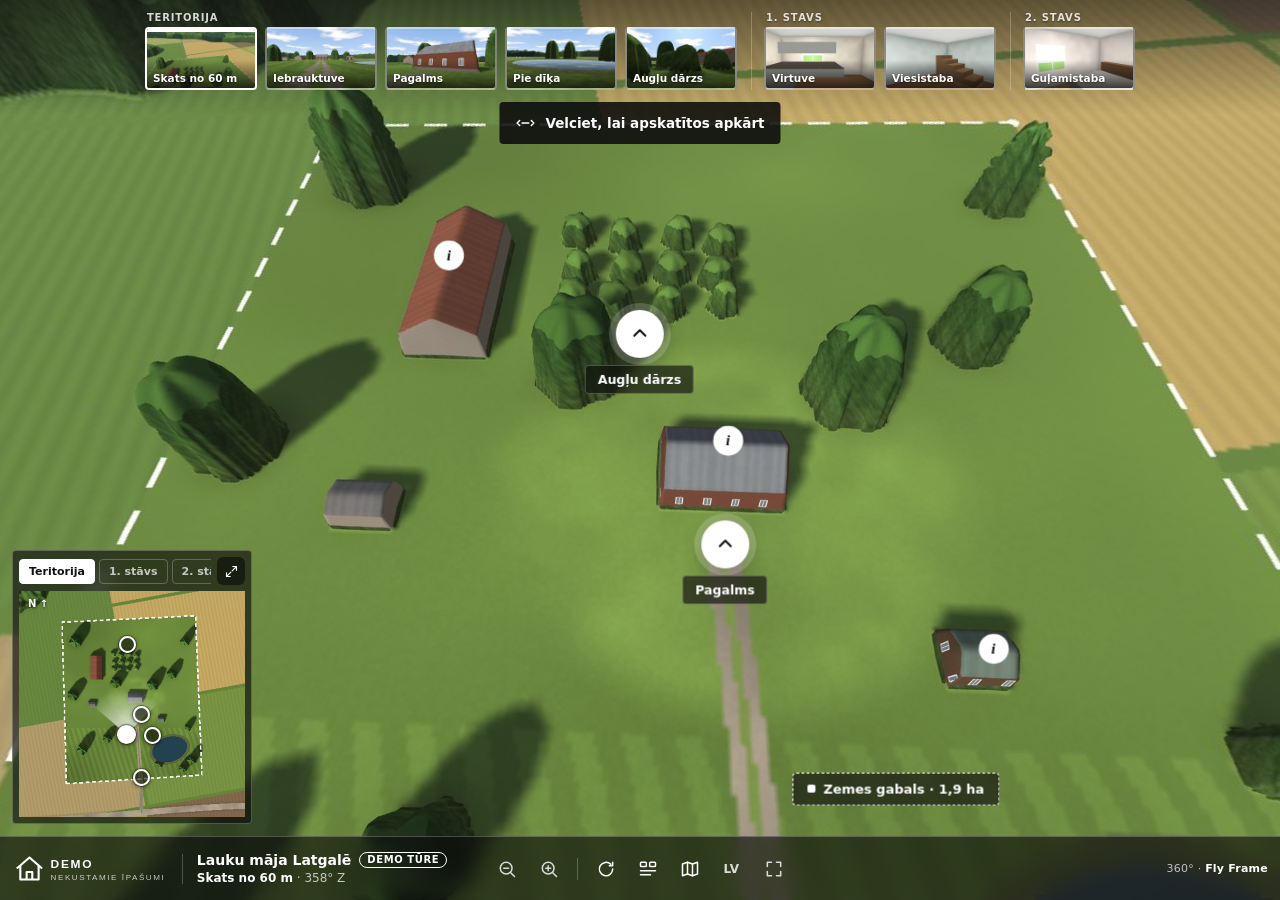
==== tours-v2/test/tour360.html @ 8d43fece "360° viewer v2.1: tour360.html + tour360/ folder, floor plans, interiors, phone layout tours/test is" ====
<!doctype html>
<html lang="lv">
<head>
<meta charset="utf-8">
<meta name="viewport" content="width=device-width, initial-scale=1, viewport-fit=cover">
<meta name="robots" content="noindex">
<title>360°</title>
<link rel="stylesheet" href="tour360/viewer.css">
</head>
<body>
<div id="app">
  <canvas id="gl" aria-label="360°"></canvas>
  <div id="spots"></div>

  <header id="top"><nav id="strip" aria-label="Scenes"></nav></header>

  <aside id="map" hidden>
    <div class="mhead"><div id="planTabs" role="tablist"></div><button class="ib" id="mapBig" aria-pressed="false"><svg class="ico" viewBox="0 0 24 24"><path d="M14 4h6v6M10 20H4v-6M20 4l-7 7M4 20l7-7"/></svg></button></div>
    <div class="mbox" id="mbox">
      <img id="mapImg" alt="">
      <svg id="cone" viewBox="0 0 100 100" preserveAspectRatio="none"></svg>
      <span class="north" id="north">N ↑</span>
    </div>
  </aside>

  <div id="sceneTag" aria-hidden="true"></div>

  <footer id="band">
    <div class="bl">
      <a class="brand" id="brand" target="_blank" rel="noopener"></a>
      <span class="bsep" id="bsep"></span>
      <div class="titles" id="titles">
        <h1 id="title"><span id="titleT"></span><span class="badge" id="badge" hidden></span></h1>
        <div id="scene"></div>
      </div>
    </div>
    <div class="bc" id="controls">
      <button class="ib zoom" id="zOut"><svg class="ico" viewBox="0 0 24 24"><circle cx="11" cy="11" r="7"/><path d="M8 11h6M16.5 16.5 21 21"/></svg></button>
      <button class="ib zoom" id="zIn"><svg class="ico" viewBox="0 0 24 24"><circle cx="11" cy="11" r="7"/><path d="M8 11h6M11 8v6M16.5 16.5 21 21"/></svg></button>
      <span class="bdiv zoom"></span>
      <button class="ib" id="rot" aria-pressed="true"><svg class="ico" viewBox="0 0 24 24"><path d="M20 12a8 8 0 1 1-2.3-5.6"/><path d="M20 4v4h-4"/></svg></button>
      <button class="ib" id="thumbsBtn" aria-pressed="true"><svg class="ico" viewBox="0 0 24 24"><rect x="3" y="4" width="7" height="5" rx="1"/><rect x="14" y="4" width="7" height="5" rx="1"/><path d="M3 14h18M3 19h12"/></svg></button>
      <button class="ib" id="mapBtn" aria-pressed="false"><svg class="ico" viewBox="0 0 24 24"><path d="M9 4 3 6v14l6-2 6 2 6-2V4l-6 2-6-2Z"/><path d="M9 4v14M15 6v14"/></svg></button>
      <span class="lang" id="langWrap"><button class="ib txt" id="langBtn" aria-haspopup="true" aria-expanded="false">LV</button><span id="langMenu" hidden></span></span>
      <button class="ib fs" id="fs"><svg class="ico" viewBox="0 0 24 24"><path d="M4 9V4h5M15 4h5v5M20 15v5h-5M9 20H4v-5"/></svg></button>
    </div>
    <div class="br" id="bright">
      <a class="credit" id="credit" href="https://flyframe.lv" target="_blank" rel="noopener">360° · <b>Fly Frame</b></a>
    </div>
  </footer>

  <section id="card" hidden role="dialog" aria-live="polite">
    <span class="k" id="cardK"></span>
    <h2 id="cardT"></h2>
    <p id="cardP"></p>
    <button class="ib x" id="cardX"><svg class="ico" viewBox="0 0 24 24"><path d="M6 6l12 12M18 6 6 18"/></svg></button>
  </section>

  <div id="hint" class="off"><svg class="ico" viewBox="0 0 24 24"><path d="M8 12h8M5 9l-3 3 3 3M19 9l3 3-3 3"/></svg><span id="hintT"></span></div>

  <div id="veil" aria-hidden="true"><div class="ld"><span class="ldi"></span><p class="loading-text vT"></p></div></div>
  <div id="loader"><div class="ld"><span class="lbrand"></span><span class="ldi"></span><p class="loading-text vT"></p></div></div>
</div>
<script src="tour360/viewer.js"></script>
</body>
</html>
---- tours-v2/test/tour360/viewer.css ----
/* Fly Frame 360° viewer v2.1 — white-label.
   Classic panorama-player layout: a thin scene strip along the top, one full-width band along the bottom
   (logo · title on the left, controls in the middle, credit on the right). On phones the scene name sits
   in its own quiet plate above the band. Every colour comes from the theme variables viewer.js sets from tour.json. */
:root {
  --panel-rgb: 11, 11, 12;
  --panel-a: .62;
  --fg-rgb: 255, 255, 255;
  --acc: #ffffff;
  --on-acc: #111111;
  --acc2: #ffffff;
  --on-acc2: #111111;
  --r: 4px;
  --font: system-ui, -apple-system, "Segoe UI", Roboto, "Helvetica Neue", Arial, sans-serif;
  --fg: rgb(var(--fg-rgb));
  --muted: rgba(var(--fg-rgb), .72);
  --line: rgba(var(--fg-rgb), .24);
  --panel: rgba(var(--panel-rgb), var(--panel-a));
  --panel-strong: rgba(var(--panel-rgb), min(1, calc(var(--panel-a) + .25)));
  --band: 64px;
  --sb: env(safe-area-inset-bottom, 0px);
  --gap-l: max(12px, env(safe-area-inset-left, 0px));
  --gap-r: max(12px, env(safe-area-inset-right, 0px));
  --above-band: calc(var(--band) + var(--sb) + 12px);
  color-scheme: dark;
}
html, body { height: 100%; margin: 0; }
body { background: rgb(var(--panel-rgb)); color: var(--fg); font-family: var(--font); overflow: hidden; -webkit-tap-highlight-color: transparent; -webkit-text-size-adjust: 100%; }
#app { position: fixed; inset: 0; overflow: hidden; background: rgb(var(--panel-rgb)); user-select: none; -webkit-user-select: none; }
#gl { position: absolute; inset: 0; width: 100%; height: 100%; display: block; touch-action: none; cursor: grab; }
#gl.drag { cursor: grabbing; }
button { font-family: inherit; color: inherit; }
button:focus-visible, a:focus-visible { outline: 2px solid var(--acc2); outline-offset: 2px; }
[hidden] { display: none !important; }
.ico { width: 20px; height: 20px; fill: none; stroke: currentColor; stroke-width: 1.8; stroke-linecap: round; stroke-linejoin: round; display: block; flex: none; }

/* ---------- top: scene strip ---------- */
#top { position: absolute; top: 0; left: 0; right: 0; z-index: 5; padding: calc(10px + env(safe-area-inset-top, 0px)) var(--gap-r) 22px var(--gap-l);
  background: linear-gradient(to bottom, rgba(var(--panel-rgb), calc(var(--panel-a) * .9)), rgba(var(--panel-rgb), 0)); transition: transform .35s ease, opacity .35s ease; pointer-events: none; }
#top.off { transform: translateY(-100%); opacity: 0; }
#strip { display: flex; gap: 8px; align-items: stretch; overflow-x: auto; scrollbar-width: none; justify-content: safe center; pointer-events: auto; padding: 2px; }
#strip::-webkit-scrollbar { display: none; }
.th { appearance: none; flex: none; position: relative; width: 112px; aspect-ratio: 16 / 9; padding: 0; border: 2px solid rgba(var(--fg-rgb), .42); border-radius: min(var(--r), 6px); background: rgba(var(--panel-rgb), .6) center / cover no-repeat; cursor: pointer; overflow: hidden; transition: border-color .2s, transform .2s; }
.th span { position: absolute; left: 0; right: 0; bottom: 0; padding: 12px 6px 4px; font-size: 10.5px; font-weight: 600; text-align: left; white-space: nowrap; overflow: hidden; text-overflow: ellipsis; color: #fff; background: linear-gradient(to top, rgba(0, 0, 0, .72), rgba(0, 0, 0, 0)); text-shadow: 0 1px 2px rgba(0, 0, 0, .6); }
.th:hover { border-color: rgba(var(--fg-rgb), .85); transform: translateY(-1px); }
.th[aria-current="true"] { border-color: var(--fg); }
.th[aria-current="true"]::after { content: ""; position: absolute; left: 0; right: 0; top: 0; height: 3px; background: var(--acc); }
.tg { flex: none; display: flex; flex-direction: column; gap: 4px; min-width: 0; }
.tg + .tg { margin-left: 6px; padding-left: 12px; border-left: 1px solid var(--line); }
.tgl { font-size: 10px; font-weight: 700; letter-spacing: .08em; text-transform: uppercase; color: var(--fg); opacity: .82; white-space: nowrap; overflow: hidden; text-overflow: ellipsis; padding-left: 2px; text-shadow: 0 1px 2px rgba(var(--panel-rgb), .6); }
.tgr { display: flex; gap: 8px; }

/* ---------- bottom band ---------- */
#band { position: absolute; left: 0; right: 0; bottom: 0; z-index: 6; min-height: calc(var(--band) + var(--sb)); box-sizing: border-box; display: grid; grid-template-columns: minmax(0, 1fr) auto minmax(0, 1fr); align-items: center; gap: 12px;
  padding: 8px var(--gap-r) calc(8px + var(--sb)) var(--gap-l);
  background: var(--panel); backdrop-filter: blur(10px) saturate(1.1); -webkit-backdrop-filter: blur(10px) saturate(1.1); border-top: 1px solid var(--line); }
.bl { display: flex; align-items: center; gap: 14px; min-width: 0; }
.brand { display: inline-flex; align-items: center; gap: 10px; flex: 0 1 auto; color: var(--fg); text-decoration: none; min-width: 0; max-width: 220px; }
.brand img { height: var(--logo-h, 34px); width: auto; max-width: 100%; display: block; object-fit: contain; filter: var(--logo-filter, none); }
.brand .bname { font-weight: 700; font-size: 16px; letter-spacing: .01em; white-space: nowrap; overflow: hidden; text-overflow: ellipsis; }
.bsep { width: 1px; height: 30px; background: var(--line); flex: none; }
.titles { min-width: 0; display: grid; gap: 2px; }
#title { margin: 0; font-size: 14px; font-weight: 700; line-height: 1.2; display: flex; gap: 8px; align-items: center; min-width: 0; }
#titleT { white-space: nowrap; overflow: hidden; text-overflow: ellipsis; min-width: 0; }
.badge { flex: none; font-size: 10px; font-weight: 700; letter-spacing: .06em; text-transform: uppercase; color: var(--acc2); border: 1px solid currentColor; border-radius: 99px; padding: 1px 7px; white-space: nowrap; }
#scene { font-size: 12px; color: var(--muted); white-space: nowrap; overflow: hidden; text-overflow: ellipsis; font-variant-numeric: tabular-nums; min-width: 0; }
#scene b { color: var(--fg); font-weight: 600; }
.bc { display: flex; align-items: center; gap: 2px; }
.ib { appearance: none; border: 0; background: transparent; color: var(--fg); opacity: .82; width: 40px; height: 40px; border-radius: min(var(--r), 10px); cursor: pointer; display: grid; place-items: center; transition: opacity .15s, transform .15s, background .15s; padding: 0; flex: none; }
.ib:hover { opacity: 1; transform: translateY(-2px); }
.ib[aria-pressed="true"] { opacity: 1; color: var(--acc); }
.ib.txt { width: auto; min-width: 40px; padding: 0 8px; font-size: 12px; font-weight: 700; letter-spacing: .04em; }
.bdiv { width: 1px; height: 22px; background: var(--line); margin: 0 6px; flex: none; }
.br { display: flex; align-items: center; justify-content: flex-end; gap: 10px; min-width: 0; }
.credit { font-size: 11px; color: var(--muted); text-decoration: none; white-space: nowrap; letter-spacing: .02em; overflow: hidden; text-overflow: ellipsis; }
.credit b { color: var(--fg); font-weight: 700; }
.credit:hover { color: var(--fg); }

/* phone-only scene plate above the band */
#sceneTag { position: absolute; z-index: 5; left: 50%; bottom: calc(var(--band) + var(--sb) + 8px); transform: translateX(-50%); max-width: calc(100% - 32px); box-sizing: border-box;
  padding: 5px 12px; border-radius: min(var(--r), 99px); background: rgba(var(--panel-rgb), calc(var(--panel-a) * .55)); backdrop-filter: blur(6px); -webkit-backdrop-filter: blur(6px);
  font-size: 12.5px; font-weight: 600; color: var(--fg); white-space: nowrap; overflow: hidden; text-overflow: ellipsis; pointer-events: none; display: none; text-shadow: 0 1px 2px rgba(var(--panel-rgb), .35); }
#sceneTag small { font-weight: 500; color: var(--muted); margin-left: 6px; font-size: 11.5px; }

/* language menu */
.lang { position: relative; display: flex; }
#langMenu { position: absolute; bottom: calc(100% + 8px); left: 50%; transform: translateX(-50%); display: grid; gap: 2px; padding: 4px; background: var(--panel-strong); border: 1px solid var(--line); border-radius: min(var(--r), 10px); backdrop-filter: blur(10px); -webkit-backdrop-filter: blur(10px); z-index: 8; }
#langMenu button { appearance: none; border: 0; background: transparent; color: var(--fg); font-size: 12px; font-weight: 700; padding: 8px 16px; border-radius: min(var(--r), 8px); cursor: pointer; }
#langMenu button[aria-current="true"] { background: var(--acc); color: var(--on-acc); }
#langMenu button:hover:not([aria-current="true"]) { background: rgba(var(--fg-rgb), .1); }

/* ---------- hotspots ---------- */
#spots { position: absolute; inset: 0; pointer-events: none; z-index: 3; transition: opacity .3s; }
#spots.hide { opacity: 0; }
.spot { position: absolute; left: 0; top: 0; pointer-events: auto; appearance: none; border: 0; background: none; padding: 0; color: var(--fg); cursor: pointer; display: grid; justify-items: center; gap: 7px; will-change: transform; }
.spot .pill { font-size: 12.5px; font-weight: 700; white-space: nowrap; padding: 6px 12px; border-radius: min(var(--r), 99px); background: var(--panel); border: 1px solid var(--line); backdrop-filter: blur(8px); -webkit-backdrop-filter: blur(8px); transition: border-color .2s; max-width: 220px; overflow: hidden; text-overflow: ellipsis; }
.lnk .ring { width: 48px; height: 48px; border-radius: 50%; background: var(--acc); color: var(--on-acc); display: grid; place-items: center; box-shadow: 0 0 0 7px rgba(var(--fg-rgb), .18), 0 8px 22px rgba(0, 0, 0, .3); transition: transform .2s, box-shadow .2s; }
.lnk .ring .ico { width: 22px; height: 22px; stroke-width: 2.2; }
.lnk:hover .ring, .lnk:focus-visible .ring { transform: translateY(-2px) scale(1.06); box-shadow: 0 0 0 9px rgba(var(--fg-rgb), .24), 0 10px 26px rgba(0, 0, 0, .35); }
.lnk:hover .pill { border-color: var(--acc); }
.inf .dot { width: 30px; height: 30px; border-radius: 50%; background: var(--acc2); color: var(--on-acc2); font-weight: 800; font-size: 15px; line-height: 30px; text-align: center; font-family: Georgia, "Times New Roman", serif; font-style: italic; animation: pulse 2.6s infinite; }
.inf .pill { opacity: 0; transform: translateY(-4px); transition: opacity .2s, transform .2s; }
.inf:hover .pill, .inf:focus-visible .pill { opacity: 1; transform: none; }
.area .pill { font-size: 13px; padding: 8px 14px; border: 1.5px dashed var(--fg); }
.area .pill::before { content: ""; display: inline-block; width: 8px; height: 8px; border-radius: 2px; background: var(--acc2); margin-right: 8px; vertical-align: 1px; }
@keyframes pulse { 0% { box-shadow: 0 0 0 0 rgba(var(--fg-rgb), .45); } 70% { box-shadow: 0 0 0 13px rgba(var(--fg-rgb), 0); } 100% { box-shadow: 0 0 0 0 rgba(var(--fg-rgb), 0); } }

/* ---------- map and floor plans ---------- */
#map { position: absolute; z-index: 5; left: var(--gap-l); bottom: var(--above-band); width: 240px; max-width: calc(100% - var(--gap-l) - var(--gap-r)); box-sizing: border-box; padding: 6px; background: var(--panel); border: 1px solid var(--line); border-radius: var(--r); backdrop-filter: blur(10px); -webkit-backdrop-filter: blur(10px); transition: width .3s ease; display: grid; gap: 6px; }
#map.big { width: min(520px, calc(100% - var(--gap-l) - var(--gap-r))); }
.mhead { display: flex; gap: 6px; align-items: center; min-width: 0; }
#planTabs { flex: 1; min-width: 0; display: flex; gap: 4px; overflow-x: auto; scrollbar-width: none; }
#planTabs::-webkit-scrollbar { display: none; }
#planTabs button { appearance: none; flex: none; border: 1px solid var(--line); background: transparent; color: var(--muted); font-size: 11px; font-weight: 700; padding: 5px 9px; border-radius: min(var(--r), 99px); cursor: pointer; white-space: nowrap; max-width: 140px; overflow: hidden; text-overflow: ellipsis; }
#planTabs button[aria-pressed="true"] { background: var(--acc); border-color: var(--acc); color: var(--on-acc); }
#map.solo .mhead { position: absolute; top: 12px; right: 12px; z-index: 2; }
.mbox { position: relative; aspect-ratio: 1; width: 100%; margin: 0 auto; border-radius: max(0px, calc(var(--r) - 4px)); overflow: hidden; background: rgba(var(--panel-rgb), 1); }
#mapImg { width: 100%; height: 100%; object-fit: fill; display: block; }
#cone { position: absolute; inset: 0; width: 100%; height: 100%; pointer-events: none; }
.north { position: absolute; top: 7px; left: 9px; font-size: 10px; font-weight: 800; color: #fff; text-shadow: 0 1px 3px rgba(0, 0, 0, .7); pointer-events: none; }
#mapBig { width: 28px; height: 28px; background: rgba(0, 0, 0, .5); color: #fff; opacity: 1; border-radius: 6px; flex: none; }
#mapBig .ico { width: 15px; height: 15px; }
#mapBig:hover { transform: none; background: rgba(0, 0, 0, .7); }
.mpt { position: absolute; width: 40px; height: 40px; margin: -20px 0 0 -20px; appearance: none; border: 0; padding: 0; background: transparent; cursor: pointer; display: grid; place-items: center; touch-action: manipulation; }
.mpt i { width: 13px; height: 13px; border-radius: 50%; background: rgba(0, 0, 0, .55); border: 2.5px solid #fff; box-shadow: 0 0 0 1px rgba(0, 0, 0, .35), 0 1px 4px rgba(0, 0, 0, .6); transition: transform .15s; }
.mpt:hover i { transform: scale(1.25); }
.mpt[aria-current="true"] { pointer-events: none; }
.mpt[aria-current="true"] i { background: var(--acc); border-color: #fff; width: 15px; height: 15px; }
.mpt span { position: absolute; left: 50%; top: 100%; transform: translate(-50%, -8px); font-size: 11px; font-weight: 700; white-space: nowrap; padding: 3px 8px; border-radius: min(var(--r), 99px); background: var(--panel-strong); color: var(--fg); opacity: 0; pointer-events: none; transition: opacity .15s; }
.mpt:hover span, #map.big .mpt span { opacity: 1; }

/* ---------- info card ---------- */
#card { position: absolute; z-index: 7; left: 50%; bottom: calc(var(--band) + var(--sb) + 16px); transform: translateX(-50%); width: min(380px, calc(100% - 32px)); max-height: calc(100% - var(--band) - var(--sb) - 120px); overflow: auto; box-sizing: border-box; padding: 18px 20px 20px; display: grid; gap: 6px; background: var(--panel-strong); border: 1px solid var(--line); border-radius: var(--r); backdrop-filter: blur(12px); -webkit-backdrop-filter: blur(12px); }
#card h2 { margin: 0; font-size: 17px; font-weight: 700; padding-right: 30px; text-wrap: balance; overflow-wrap: anywhere; }
#card p { margin: 0; font-size: 14px; line-height: 1.55; color: var(--muted); white-space: pre-line; overflow-wrap: anywhere; }
#card .k { font-size: 11px; font-weight: 700; letter-spacing: .1em; text-transform: uppercase; color: var(--acc2); padding-right: 30px; }
#card .x { position: absolute; top: 8px; right: 8px; }
#app.card-open #map { display: none; }

/* ---------- loader + veil ---------- */
#loader, #veil { position: absolute; inset: 0; display: grid; place-items: center; }
#loader { z-index: 20; background: rgb(var(--panel-rgb)); transition: opacity .6s; }
#loader.done { opacity: 0; pointer-events: none; }
#veil { z-index: 4; background: rgba(var(--panel-rgb), .45); backdrop-filter: blur(6px); -webkit-backdrop-filter: blur(6px); opacity: 0; pointer-events: none; transition: opacity .28s ease; }
#veil.on { opacity: 1; pointer-events: auto; }
.ld { display: grid; justify-items: center; gap: 16px; max-width: calc(100% - 32px); }
.ld .lbrand img { height: 54px; width: auto; max-width: 260px; display: block; filter: var(--logo-filter, none); }
.ld .lbrand .bname { font-size: 22px; font-weight: 700; }
.loading-text { margin: 0; font-size: 12px; font-weight: 700; color: var(--muted); text-transform: uppercase; letter-spacing: .14em; text-align: center; }
.ring-ld { width: 38px; height: 38px; border-radius: 50%; border: 2px solid var(--line); border-top-color: var(--acc); animation: spin .9s linear infinite; }
@keyframes spin { to { transform: rotate(360deg); } }
.logo-ld { width: 160px; height: 2px; background: var(--line); border-radius: 2px; overflow: hidden; position: relative; }
.logo-ld::after { content: ""; position: absolute; top: 0; bottom: 0; width: 40%; background: var(--acc); border-radius: 2px; animation: slide 1.2s ease-in-out infinite; }
@keyframes slide { from { left: -40%; } to { left: 100%; } }
.flight-track { width: 256px; height: 128px; position: relative; max-width: 100%; }
.airplane-animation { position: absolute; left: 0; top: 0; width: 32px; height: 32px; margin: -16px 0 0 -16px;
  offset-path: path("M0 96 L96 96 C124.8 96 140.8 64 134.4 41.6 C129.6 22.4 115.2 12.8 104 12.8 C89.6 12.8 73.6 28.8 72 51.2 C70.4 73.6 89.6 96 115.2 96 L256 96");
  offset-rotate: auto 45deg; animation: smoothLoop 2.5s infinite linear; }
.airplane-animation svg { width: 100%; height: 100%; display: block; fill: none; stroke: var(--fg); stroke-width: 2; stroke-linecap: round; stroke-linejoin: round; overflow: visible; }
@keyframes smoothLoop {
  0% { offset-distance: 0%; opacity: 0; } 10% { offset-distance: 9.96%; opacity: 1; } 20% { offset-distance: 19.92%; } 25% { offset-distance: 26.42%; }
  30% { offset-distance: 32.72%; } 35% { offset-distance: 38.16%; } 40% { offset-distance: 43.23%; } 45% { offset-distance: 44.39%; }
  50% { offset-distance: 45.07%; } 55% { offset-distance: 45.75%; } 60% { offset-distance: 46.9%; } 65% { offset-distance: 51.95%; }
  70% { offset-distance: 57.37%; } 75% { offset-distance: 63.76%; } 80% { offset-distance: 70.12%; } 85% { offset-distance: 76.78%; }
  90% { offset-distance: 86.71%; opacity: 1; } 100% { offset-distance: 100%; opacity: 0; }
}

#hint { position: absolute; z-index: 4; left: 50%; top: calc(var(--top-h, 96px) + 10px); transform: translateX(-50%); max-width: calc(100% - 48px); box-sizing: border-box; padding: 11px 16px; font-size: 13.5px; font-weight: 600; display: flex; gap: 10px; align-items: center; transition: opacity .6s; pointer-events: none; border-radius: min(var(--r), 99px); background: var(--panel-strong); }
#hint.off { opacity: 0; }
#hint .ico { color: var(--acc2); }
#msg { position: absolute; inset: 0; z-index: 21; display: grid; place-items: center; text-align: center; padding: 24px; background: rgb(var(--panel-rgb)); font-size: 15px; line-height: 1.5; }
#msg div { max-width: 460px; }

/* ---------- narrow desktop: let the right column give way first ---------- */
@media (max-width: 960px) {
  #band { grid-template-columns: minmax(0, 1fr) auto auto; }
  .br { max-width: 120px; }
}
/* ---------- phone ---------- */
@media (max-width: 720px) {
  :root { --band: 56px; }
  #band { grid-template-columns: minmax(0, 1fr) auto; gap: 8px; padding-top: 6px; padding-bottom: calc(6px + var(--sb)); }
  .br, .bsep, .titles { display: none; }
  .brand { max-width: 120px; }
  .brand img { height: min(var(--logo-h, 34px), 28px); }
  .brand .bname { font-size: 14px; }
  #sceneTag { display: block; }
  #app.card-open #sceneTag, #app.editing #sceneTag { display: none; }
  .ib { width: 38px; height: 38px; }
  .bc .zoom, .bc .fs { display: none; }
  .th { width: 88px; }
  :root { --above-band: calc(var(--band) + var(--sb) + 44px); }
  #map { width: 168px; }
  #planTabs button { padding: 4px 7px; font-size: 10.5px; }
  #map.big { width: calc(100% - var(--gap-l) - var(--gap-r)); }
  #card { bottom: calc(var(--band) + var(--sb) + 10px); }
  #top { padding-bottom: 14px; }
}
@media (max-width: 360px) {
  .brand { max-width: 92px; }
  .ib { width: 36px; height: 36px; }
  .ib.txt { min-width: 36px; padding: 0 6px; }
}
@media (prefers-reduced-motion: reduce) {
  .inf .dot { animation: none; }
  .airplane-animation { animation-duration: 4s; }
  .ring-ld { animation-duration: 2s; }
}
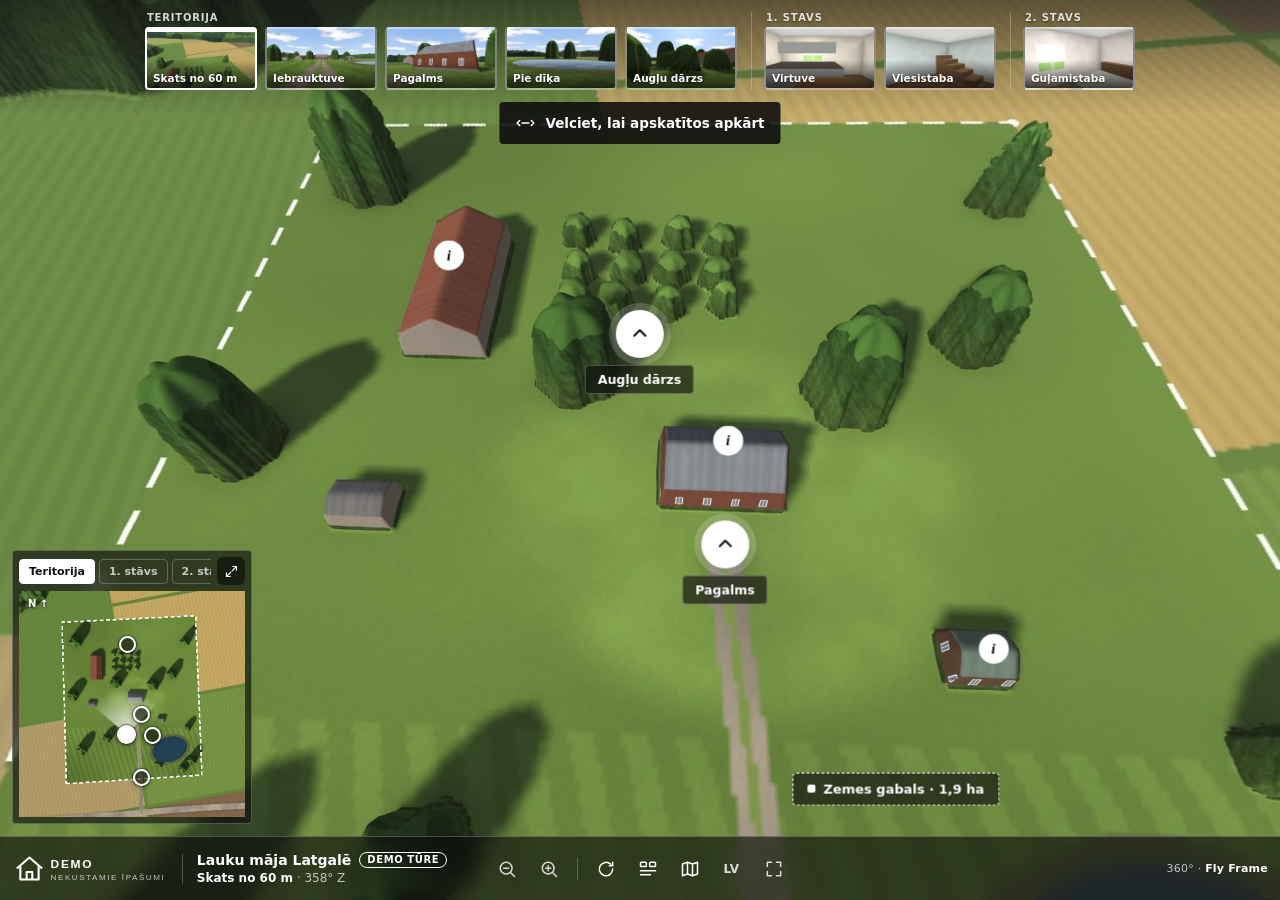
==== commit cd8eab9c: "v2.1: размеры указателей, значок «ступени», закреплённые 3D-плашки - ui.linkSize / ui.spotSize и соб" ====
--- a/tours-v2/test/tour360.html
+++ b/tours-v2/test/tour360.html
@@ -10,6 +10,7 @@
 <body>
 <div id="app">
   <canvas id="gl" aria-label="360°"></canvas>
+  <div id="signs"></div>
   <div id="spots"></div>
 
   <header id="top"><nav id="strip" aria-label="Scenes"></nav></header>
--- a/tours-v2/test/tour360/viewer.css
+++ b/tours-v2/test/tour360/viewer.css
@@ -92,6 +92,14 @@
 /* ---------- hotspots ---------- */
 #spots { position: absolute; inset: 0; pointer-events: none; z-index: 3; transition: opacity .3s; }
 #spots.hide { opacity: 0; }
+/* plaques pinned to the photo: viewer.js gives each one a 3D matrix every frame, this layer only supplies the perspective */
+#signs { position: absolute; inset: 0; pointer-events: none; z-index: 2; overflow: hidden; perspective: 900px; perspective-origin: 50% 50%; transition: opacity .3s; }
+#signs.hide { opacity: 0; }
+.sign { position: absolute; left: 50%; top: 50%; width: 340px; box-sizing: border-box; padding: 16px 20px 18px 28px; overflow: hidden; transform-origin: 0 0; will-change: transform; backface-visibility: hidden; -webkit-backface-visibility: hidden;
+  background: var(--panel-strong); color: var(--fg); border: 2px solid rgba(var(--fg-rgb), .85); border-radius: var(--r); box-shadow: 0 6px 22px rgba(0, 0, 0, .35); text-align: left; pointer-events: none; }
+.sign::before { content: ""; position: absolute; left: 0; top: 0; bottom: 0; width: 8px; background: var(--acc2); }
+.sign .sg-t { display: block; font-size: 26px; font-weight: 800; line-height: 1.2; overflow-wrap: anywhere; text-wrap: balance; }
+.sign .sg-x { display: block; margin-top: 7px; font-size: 17px; font-weight: 500; line-height: 1.4; color: var(--muted); white-space: pre-line; overflow-wrap: anywhere; }
 .spot { position: absolute; left: 0; top: 0; pointer-events: auto; appearance: none; border: 0; background: none; padding: 0; color: var(--fg); cursor: pointer; display: grid; justify-items: center; gap: 7px; will-change: transform; }
 .spot .pill { font-size: 12.5px; font-weight: 700; white-space: nowrap; padding: 6px 12px; border-radius: min(var(--r), 99px); background: var(--panel); border: 1px solid var(--line); backdrop-filter: blur(8px); -webkit-backdrop-filter: blur(8px); transition: border-color .2s; max-width: 220px; overflow: hidden; text-overflow: ellipsis; }
 .lnk .ring { width: 48px; height: 48px; border-radius: 50%; background: var(--acc); color: var(--on-acc); display: grid; place-items: center; box-shadow: 0 0 0 7px rgba(var(--fg-rgb), .18), 0 8px 22px rgba(0, 0, 0, .3); transition: transform .2s, box-shadow .2s; }
